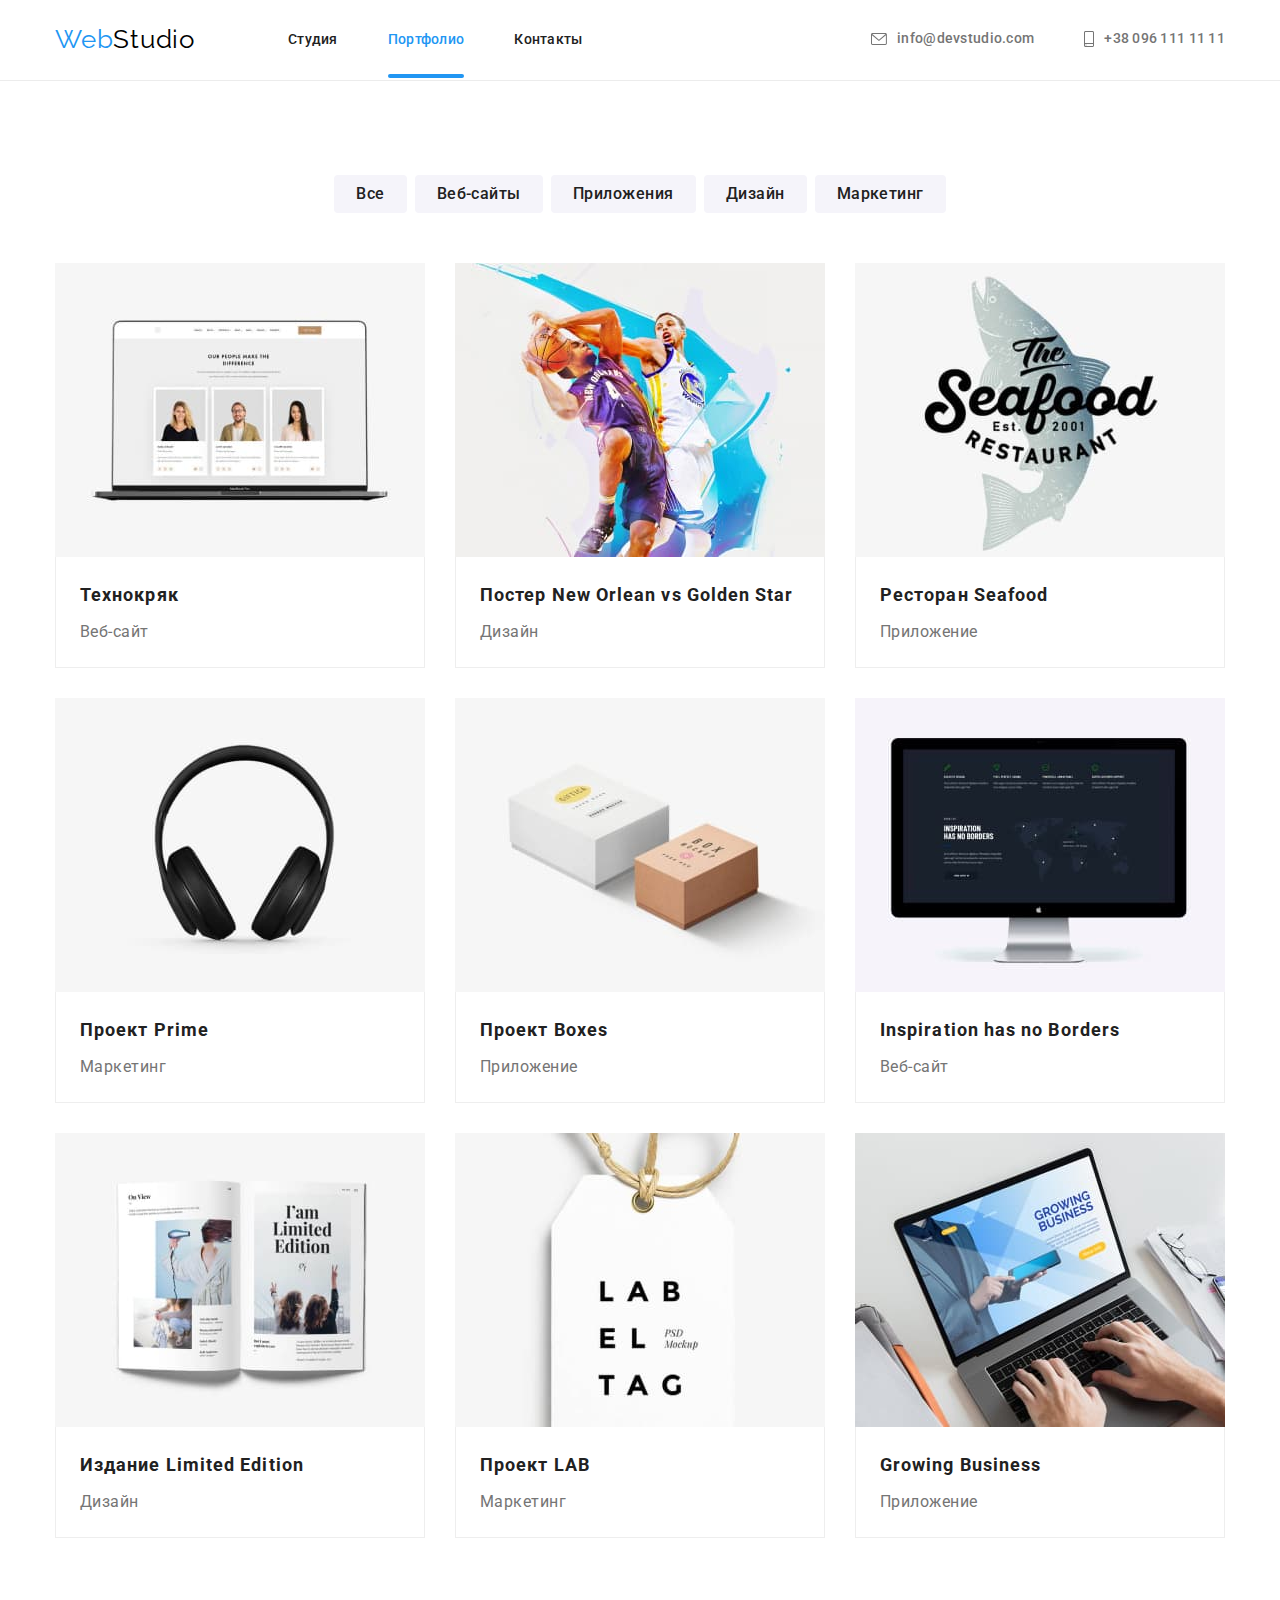
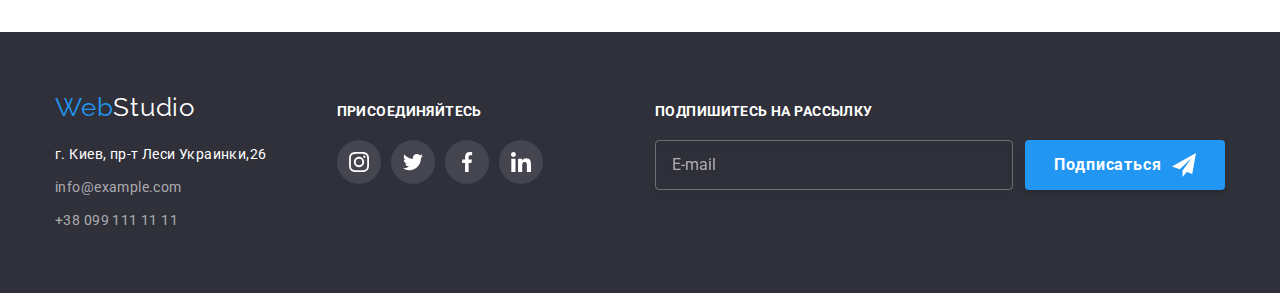
==== portfolio.html @ a83e45b6 "створив hw-07" ====
<!DOCTYPE html>
<html lang="ru">
    <head>
        <meta charset="UTF-8">
        <meta http-equiv="X-UA-Compatible" content="IE=edge">
        <meta name="viewport" content="width=device-width, initial-scale=1.0">
        <link rel="preconnect" href="https://fonts.googleapis.com">
        <link rel="preconnect" href="https://fonts.gstatic.com" crossorigin>
        <link href="https://fonts.googleapis.com/css2?family=Raleway:wght@700&family=Roboto:wght@400;500;700;900&display=swap"
            rel="stylesheet">
        <title>Document</title>
        <link rel="stylesheet" href="https://cdnjs.cloudflare.com/ajax/libs/modern-normalize/1.1.0/modern-normalize.min.css">
        <link rel="stylesheet" href="./css/styles.css">
    </head>
    <body>
        <!-- шапка сайта -->
        <header class="header">
            <div class="container">
                <a class="header-logo link" href="./index.html">
                    <span class="logo-web logo">Web</span><span class="logo-studio logo">Studio</span></a>
                <nav class="header-nav">
                    <ul class="header-list list">
                        <li class="header-item"><a href="./index.html" class="header-link link">Студия</a></li>
                        <li class="header-item"><a href="./portfolio.html" class="header-link link current">Портфолио</a></li>
                        <li class="header-item"><a href="" class="header-link link">Контакты</a></li>
                    </ul>
                </nav>
                <div class="header-connect">
                    <a href="mailto:info@devstudio.com" class="header-mail link">
                        <svg class="header-mail-icon" width="16" height="12">
                            <use href="./images/icons.svg#icon-envelope"></use>
                        </svg>
                        info@devstudio.com</a>
                    <a href="tel:+380961111111" class="header-tel link">
                        <svg class="header-tel-icon" width="10" height="16">
                            <use href="./images/icons.svg#icon-smartphone"></use>
                        </svg>
                        +38 096 111 11 11</a>
                </div>
            </div>
        </header>
        <main>
            <!-- список проектов -->
            <section class="projects">
                <div class="container">
                    <h2 class="visually-hidden">наши проекты</h2>
                    <ul class="projects-filters-list list">
                        <li class="projects-filters-item"><button class="projects-filters-btn" type="button">Все</button></li>
                        <li class="projects-filters-item"><button class="projects-filters-btn" type="button">Веб-сайты</button></li>
                        <li class="projects-filters-item"><button class="projects-filters-btn" type="button">Приложения</button></li>
                        <li class="projects-filters-item"><button class="projects-filters-btn" type="button">Дизайн</button></li>
                        <li class="projects-filters-item"><button class="projects-filters-btn" type="button">Маркетинг</button></li>
                    </ul>
                    <ul class="projects-works-list list">
                        <li class="projects-works-item">
                            <article class="card">
                                <div class="card-thumb">
                                    <img src="./images/project1.jpg" alt="карточки сотрудников" width="370">
                                    <p class="card-thumb-text">
                                        Ресурс предлагает комплексные предложения с разным уровнем функционала и сервисов. Все это позволит посетителю
                                        получить
                                        исчерпывающие сведения о компании или частном лице.
                                    </p>
                                </div>
                                <div class="card-content">
                                    <h3 class="projects-works-title">Технокряк</h3>
                                    <p class="projects-works-text">Веб-сайт</p>
                                </div>
                            </article>
                        </li>
                        <li class="projects-works-item">
                            <article class="card">
                                <div class="card-thumb">
                                    <img src="./images/project2.jpg" alt="баскетболисты" width="370">
                                    <p class="card-thumb-text">
                                        Ресурс предлагает комплексные предложения с разным уровнем функционала и сервисов. Все это позволит посетителю
                                        получить
                                        исчерпывающие сведения о компании или частном лице.
                                    </p>
                                </div>
                                <div class="card-content">
                                    <h3 class="projects-works-title">Постер New Orlean vs Golden Star</h3>
                                    <p class="projects-works-text">Дизайн</p>
                                </div>    
                            </article>
                        </li>
                        <li class="projects-works-item">
                            <article class="card">
                                <div class="card-thumb">
                                    <img src="./images/project3.jpg" alt="логотип ресторана" width="370">
                                    <p class="card-thumb-text">
                                        Ресурс предлагает комплексные предложения с разным уровнем функционала и сервисов. Все это позволит посетителю
                                        получить
                                        исчерпывающие сведения о компании или частном лице.
                                    </p>
                                </div>
                                <div class="card-content">
                                    <h3 class="projects-works-title">Ресторан Seafood</h3>
                                    <p class="projects-works-text">Приложение</p>
                                </div>    
                            </article>
                        </li>
                        <li class="projects-works-item">
                            <article class="card">
                                <div class="card-thumb">
                                    <img src="./images/project4.jpg" alt="наушники" width="370">
                                    <p class="card-thumb-text">
                                        Ресурс предлагает комплексные предложения с разным уровнем функционала и сервисов. Все это позволит посетителю
                                        получить
                                        исчерпывающие сведения о компании или частном лице.
                                    </p>
                                </div>
                                <div class="card-content">
                                    <h3 class="projects-works-title">Проект Prime</h3>
                                    <p class="projects-works-text">Маркетинг</p>
                                </div>    
                            </article>
                        </li>
                        <li class="projects-works-item">
                            <article class="card">
                                <div class="card-thumb">
                                    <img src="./images/project5.jpg" alt="две коробки" width="370">
                                    <p class="card-thumb-text">
                                        Ресурс предлагает комплексные предложения с разным уровнем функционала и сервисов. Все это позволит посетителю
                                        получить
                                        исчерпывающие сведения о компании или частном лице.
                                    </p>
                                </div>
                                <div class="card-content">
                                    <h3 class="projects-works-title">Проект Boxes</h3>
                                    <p class="projects-works-text">Приложение</p>
                                </div>    
                            </article>
                        </li>
                        <li class="projects-works-item">
                            <article class="card">
                                <div class="card-thumb">
                                    <img src="./images/project6.jpg" alt="компьютер с веб-страницей" width="370">
                                    <p class="card-thumb-text">
                                        Ресурс предлагает комплексные предложения с разным уровнем функционала и сервисов. Все это позволит посетителю
                                        получить
                                        исчерпывающие сведения о компании или частном лице.
                                    </p>
                                </div>
                                <div class="card-content">
                                    <h3 class="projects-works-title">Inspiration has no Borders</h3>
                                    <p class="projects-works-text">Веб-сайт</p>
                                </div>    
                            </article>
                        </li>
                        <li class="projects-works-item">
                            <article class="card">
                                <div class="card-thumb">
                                    <img src="./images/project7.jpg" alt="открытая книга" width="370">
                                    <p class="card-thumb-text">
                                        Ресурс предлагает комплексные предложения с разным уровнем функционала и сервисов. Все это позволит посетителю
                                        получить
                                        исчерпывающие сведения о компании или частном лице.
                                    </p>
                                </div>
                                <div class="card-content">
                                    <h3 class="projects-works-title">Издание Limited Edition</h3>
                                    <p class="projects-works-text">Дизайн</p>
                                </div>    
                            </article>
                        </li>
                        <li class="projects-works-item">
                            <article class="card">
                                <div class="card-thumb">
                                    <img src="./images/project8.jpg" alt="бирка с надписью" width="370">
                                    <p class="card-thumb-text">
                                        Ресурс предлагает комплексные предложения с разным уровнем функционала и сервисов. Все это позволит посетителю
                                        получить
                                        исчерпывающие сведения о компании или частном лице.
                                    </p>
                                </div>
                                <div class="card-content">
                                    <h3 class="projects-works-title">Проект LAB</h3>
                                    <p class="projects-works-text">Маркетинг</p>
                                </div>    
                            </article>
                        </li>
                        <li class="projects-works-item">
                            <article class="card">
                                <div class="card-thumb">
                                    <img src="./images/project9.jpg" alt="работа на ноутбуке" width="370">
                                    <p class="card-thumb-text">
                                        Ресурс предлагает комплексные предложения с разным уровнем функционала и сервисов. Все это позволит посетителю
                                        получить
                                        исчерпывающие сведения о компании или частном лице.
                                    </p>
                                </div>
                                <div class="card-content">
                                    <h3 class="projects-works-title">Growing Business</h3>
                                    <p class="projects-works-text">Приложение</p>
                                </div>
                            </article>
                        </li>
                    </ul>
                </div>
            </section>
        </main>

        <!-- секція footer -->
        <footer class="footer">
            <div class="container">
                <div>
                    <a class="footer-logo link" href="./index.html">
                        <span class="logo-web logo">Web</span><span class="footer-studio logo">Studio</span></a>
                    <address class="footer-adress">
                        <ul class="footer-list list">
                            <li class="footer-item">
                                <a class="footer-map link" href="https://goo.gl/maps/XYfjbrA8sJzKYdKr6">г. Киев, пр-т Леси
                                    Украинки,26</a>
                            </li>
                            <li class="footer-item">
                                <a class="footer-mail link" href="mailto:info@example.com">info@example.com</a>
                            </li>
                            <li class="footer-item">
                                <a class="footer-tel link" href="tel:+380991111111">+38 099 111 11 11</a>
                            </li>
                        </ul>
                    </address>
                </div>
                <div class="footer-soc">
                    <p class="footer-soc-title">присоединяйтесь</p>
                    <ul class="footer-soc-list list">
                        <li class="footer-soc-item">
                            <a href="" class="footer-soc-link link">
                                <svg class="footer-soc-icon" width="20" height="20">
                                    <use href="./images/icons.svg#icon-instagram"></use>
                                </svg>
                            </a>
                        </li>
                        <li class="footer-soc-item">
                            <a href="" class="footer-soc-link link">
                                <svg class="footer-soc-icon" width="20" height="20">
                                    <use href="./images/icons.svg#icon-twitter"></use>
                                </svg>
                            </a>
                        </li>
                        <li class="footer-soc-item">
                            <a href="" class="footer-soc-link link">
                                <svg class="footer-soc-icon" width="20" height="20">
                                    <use href="./images/icons.svg#icon-facebook"></use>
                                </svg>
                            </a>
                        </li>
                        <li class="footer-soc-item">
                            <a href="" class="footer-soc-link link">
                                <svg class="footer-soc-icon" width="20" height="20">
                                    <use href="./images/icons.svg#icon-linkedin"></use>
                                </svg>
                            </a>
                        </li>
                    </ul>
                </div>
        
                <div class="footer-subscription">
                    <p class="footer-form-title">Подпишитесь на рассылку</p>
                    <form class="footer-form">
                        <input class="footer-form-input" type="email" name="email" placeholder="E-mail">
                        <button type="submit" class="footer-form-btn">Подписаться
                            <svg class="footer-form-icon" width="24" height="24">
                                <use href="./images/icons.svg#icon-icon-send"></use>
                            </svg>
                        </button>
                    </form>
        
                </div>
            </div>
        </footer>
        
    </body>
</html>
---- css/styles.css ----
:root {
  --title-color: #212121;
  --first-btn-color: #FFFFFF;
  --second-btn-color: #212121;
  --accent-color: #2196F3;
  --logo-web-color: #2196F3;
  --logo-studio-color: #000000;
  --typical-padding-gap: 94px;
  --typical-margin-gap: 30px;
  --card-shadow: 0px 1px 3px rgba(0, 0, 0, 0.12),
  0px 1px 1px rgba(0, 0, 0, 0.14),
  0px 2px 1px rgba(0, 0, 0, 0.2);
  --projects-card-shadow: 0px 1px 1px rgba(0, 0, 0, 0.12),
  0px 4px 4px rgba(0, 0, 0, 0.06),
  1px 4px 6px rgba(0, 0, 0, 0.16);
  --filters-shadow:0px 3px 1px rgba(0, 0, 0, 0.1),
  0px 1px 2px rgba(0, 0, 0, 0.08),
  0px 2px 2px rgba(0, 0, 0, 0.12);
}
p, h1, h2, h3, h4, h5, h6 {
  margin: 0;
}
ul, ol {
  margin: 0;
  padding-left: 0;
}
img {
  display: block;
  max-width: 100%;
}
body {
  font-family: "Roboto", sans-serif;
  background-color: #FFFFFF;
  color: #757575;
}
.list {
  list-style: none;
}
.link {
  text-decoration: none;
}
.container {
  width: 1200px;
  padding-left: 15px;
  padding-right: 15px;
  margin: 0 auto;
  /* outline: 2px solid red; */
}
.logo {
  font-family: 'Raleway',sans-serif;
  font-size: 26px;
  line-height: 1.19;
  letter-spacing: 0.03em;
}
.title {
  font-size: 36px;
  line-height: 1.17;
  letter-spacing: 0.03em;
  color: var(--title-color);
}

.visually-hidden {
  position: absolute;
  white-space: nowrap;
  width: 1px;
  height: 1px;
  overflow: hidden;
  border: 0;
  padding: 0;
  clip: rect(0 0 0 0);
  clip-path: inset(50%);
  margin: -1px;
}

/* -----header----- */

.header {
  padding-top: 24px;
  padding-bottom: 25px;
  border-bottom: 1px solid #ECECEC;
}
.header .container {
  display: flex;
  align-items: center;
}
.header-logo {
  margin-right: 93px;
}
.logo-web {
    color: var(--logo-web-color);
}
.logo-studio {  
  color: var(--logo-studio-color);
}
.header-list {
  display: flex;
}

.header-link {
  position: relative;
  padding-bottom: 30px;
  font-weight: 500;
  font-size: 14px;
  line-height: 1.14;
  letter-spacing: 0.02em;
  color: #212121;
  transition: color 250ms cubic-bezier(0.4, 0, 0.2, 1);
}
.header-link:hover,
.header-link:focus {
  color: var(--accent-color);
}
.header-link.current {
  color: var(--accent-color);
}
.current::after {
  content: "";
  position: absolute;
  bottom: -1px;
  display: block;
  width: 100%;
  height: 4px;
  border-radius: 2px;
  background-color: var(--accent-color);
}

.header-item:not(:last-child) {
   margin-right: 50px;
}

.header-mail {
  font-weight: 500;
  font-size: 14px;
  line-height: 1.14;
  letter-spacing: 0.02em;
  color: #757575;
  display: flex;
  align-items: center;
  transition: color 250ms cubic-bezier(0.4, 0, 0.2, 1);
}
.header-mail:hover,
.header-mail:focus {
    color: var(--accent-color);
}

.header-mail-icon {
  fill: currentColor;
  margin-right: 10px;
}

.header-tel {
  font-weight: 500;
  font-size: 14px;
  line-height: 1.14;
  letter-spacing: 0.02em;
  color: #757575;
  margin-left: 50px;
  display: flex;
  align-items: center;
  transition: color 250ms cubic-bezier(0.4, 0, 0.2, 1);
}

.header-tel:hover,
.header-tel:focus {
  color: var(--accent-color);
}

.header-tel-icon {
  fill: currentColor;
  margin-right: 10px;
}

.header-connect {
  margin-left: auto;
  display: flex;
}

  /* -----hero----- */

.hero {
  background-color: #C4C4C4;
  max-width: 1600px;
  margin: 0 auto;
  background-image: linear-gradient(
    rgba(47, 48, 58, 0.4),
    rgba(47, 48, 58, 0.4)
  ),
  url(../images/hero-Img.jpg);
  background-repeat: no-repeat;
  background-size: cover;
  background-position: center;
  padding-top: 200px;
  padding-bottom: 200px;
}
.hero-title {
  font-weight: 900;
  font-size: 44px;
  line-height: 1.36;
  text-align: center;
  letter-spacing: 0.06em;
  text-transform: uppercase;
  color: #FFFFFF;
  max-width: 696px;
  margin: 0 auto 30px auto;  
}
.hero-btn {
  font-family: inherit;
  font-weight: 700;
  font-size: 16px;
  line-height: 1.88;
  color: var(--first-btn-color);
  background-color: #2196F3;
  box-shadow: 0px 4px 4px rgba(0, 0, 0, 0.15);
  border-radius: 4px;
  display: block;
  padding: 10px 32px;
  margin: 0 auto;
  transition: background-color 250ms cubic-bezier(0.4, 0, 0.2, 1);
}
  .hero-btn:hover,
  .hero-btn:focus {
  background-color: #188CE8;
  cursor: pointer;
  }
  

/* -----advantage----- */

.advantage {
  padding-top: var(--typical-padding-gap);
  padding-bottom: var(--typical-padding-gap);
}
.advantage-list {
  display: flex;
} 
.advantage-item:not(:last-child) {
  margin-right: var(--typical-margin-gap);
}
.advantage-item::before {
  display: block;
  content: "";
  height: 120px;
  background-color: #F5F4FA;
  border-radius: 4px;
  background-size: 70px;
  background-repeat: no-repeat;
  background-position: center;
  margin-bottom: 30px;
}
.antena::before {
  background-image: url(../images/icons/antenna.svg);
}
.clock::before {
  background-image: url(../images/icons/clock.svg);
}
.diagram::before {
  background-image: url(../images/icons/diagram.svg);
}
.astronaut::before {
  background-image: url(../images/icons/astronaut.svg);
}
.advantage-subtitle {
  font-size: 14px;
  line-height: 1.14;
  letter-spacing: 0.03em;
  text-transform: uppercase;
  color: var(--title-color);
  margin-bottom: 10px;
}
.advantage-text {
  font-size: 14px;
  line-height: 1.71;
  letter-spacing: 0.03em;
  width: 270px;
}

/* -----about----- */

.about-title {
  text-align: center;
  margin-bottom: 50px;
}
.about {
  padding-bottom: var(--typical-padding-gap);
}
.about-list {
  display: flex;
}
.about-item:not(:last-child) {
  margin-right: var(--typical-margin-gap);
}
.about-item {
  position: relative;
}
.label {
  width: 100%;
  height: 70px;
  background-color: rgba(47, 48, 58, 0.8);
  display: flex;
  justify-content: center;
  align-items: center;

  position: absolute;
  bottom: 0;
}
.label-text {
  font-size: 14px;
  line-height: 1.14;
  letter-spacing: 0.03em;
  text-transform: uppercase;
  color: #FFFFFF;
}

/* -----our team----- */

.team {
  background-color: #F5F4FA;
  padding-top: var(--typical-padding-gap);
  padding-bottom: var(--typical-padding-gap);
}
.team-title {
  text-align: center;
  margin-bottom: 50px;
}
.team-list {
  display: flex;
}
.team-item {
  background: #FFFFFF;
  box-shadow: var(--card-shadow);
  border-radius: 0px 0px 4px 4px;
}
.team-item:not(:last-child) {
  margin-right: var(--typical-margin-gap);
}
.team-subtitle {
  font-weight: 500;
  font-size: 16px;
  line-height: 1.19;
  letter-spacing: 0.03em;
  text-align: center;
  color: var(--title-color);
  margin-top: 30px;
  margin-bottom: 10px;
}
.team-text {
  font-size: 16px;
  line-height: 1.19;
  letter-spacing: 0.03em;
  text-align: center;
  margin-bottom: 16px;
}
.team-soc-list {
  display: flex;
  justify-content: center;
  padding-bottom: 30px;
}
.team-soc-item + .team-soc-item {
  margin-left: 10px;
}
.team-soc-link {
  width: 44px;
  height: 44px;
  background-color: #FFFFFF;
  border-radius: 50%;
  display: flex;
  align-items: center;
  justify-content: center;
  transition: background-color 250ms cubic-bezier(0.4, 0, 0.2, 1);
}
.team-soc-link:hover,
.team-soc-link:focus {
  background-color: var(--accent-color);
}
.team-soc-link:hover .team-soc-icon {
  fill: #FFFFFF;
}
.team-soc-link:focus .team-soc-icon {
  fill: #FFFFFF;
}
.team-soc-icon {
  fill: #AFB1B8;
  transition: fill 250ms cubic-bezier(0.4, 0, 0.2, 1);
}

/* section clients */

.clients {
  padding-top: var(--typical-padding-gap);
  padding-bottom: var(--typical-padding-gap);
}
.clients-title {
  text-align: center;
  margin-bottom: 50px;
}
.clients-list {
  display: flex;
  justify-content: center;
}
.clients-item + .clients-item {
  margin-left: var(--typical-margin-gap);
}
.clients-link {
  width: 170px;
  height: 92px;
  fill: #AFB1B8;
  border: 1px solid #AFB1B8;
  border-radius: 4px;
  display: flex;
  align-items: center;
  justify-content: center;
  transition: border-color 250ms cubic-bezier(0.4, 0, 0.2, 1);
}
.clients-icon {
  transition: fill 250ms cubic-bezier(0.4, 0, 0.2, 1);
}
.clients-link:hover,
.clients-link:focus {
  fill: var(--accent-color);
  border-color: var(--accent-color);
}

/* -----footer----- */

.footer {
  background-color: #2F303A;
  padding-top: 60px;
  padding-bottom: 60px;
}
.footer-logo {
  display: inline-block;
  margin-bottom: 20px;
}
.footer-studio {
  color: #FFFFFF;
}
.footer-item:not(:last-child) {
  margin-bottom: 9px;
}
.footer-map {
  font-style: normal;
  font-size: 14px;
  line-height: 1.71;
  letter-spacing: 0.03em;
  color: #FFFFFF;
  transition: color 250ms cubic-bezier(0.4, 0, 0.2, 1);
}
.footer-map:hover,
.footer-map:focus {
  color: var(--accent-color);
}
.footer-mail {
  font-style: normal;
  font-size: 14px;
  line-height: 1.71;
  letter-spacing: 0.03em;
  color: rgba(255, 255, 255, 0.6);
  transition: color 250ms cubic-bezier(0.4, 0, 0.2, 1);
}
.footer-mail:hover,
.footer-mail:focus {
  color: var(--accent-color);
}
.footer-tel {
  font-style: normal;
  font-size: 14px;
  line-height: 1.71;
  letter-spacing: 0.03em;
  color: rgba(255, 255, 255, 0.6);
  transition: color 250ms cubic-bezier(0.4, 0, 0.2, 1);
}
.footer-tel:hover,
.footer-tel:focus {
  color: var(--accent-color);
}

.footer > .container {
  display: flex;
  align-items: baseline;
}
.footer-soc {
  margin-left: 70px;
}
.footer-soc-title {
font-weight: 700;
font-size: 14px;
line-height: 1.14;
letter-spacing: 0.03em;
text-transform: uppercase;
color: #FFFFFF;
margin-bottom: 20px;
}

.footer-soc-list {
  display: flex;
  justify-content: center;
}
.footer-soc-item + .footer-soc-item {
  margin-left: 10px;
}
.footer-soc-link {
  width: 44px;
  height: 44px;
  background-color: rgba(255, 255, 255, 0.1);
  border-radius: 50%;
  display: flex;
  align-items: center;
  justify-content: center;
  transition: background-color 250ms cubic-bezier(0.4, 0, 0.2, 1);
}
.footer-soc-link:hover,
.footer-soc-link:focus {
  background-color: var(--accent-color);
}
.footer-soc-icon {
  fill: #FFFFFF;
}

.footer-subscription {
  margin-left: auto;
}
.footer-form-title {
  font-weight: 700;
  font-size: 14px;
  line-height: 1.14;
  letter-spacing: 0.03em;
  text-transform: uppercase;
  color: #FFFFFF;
  margin-bottom: 20px;
}
.footer-form {
  display: flex;
}

.footer-form-btn {
  font-family: inherit;
  font-style: normal;
  font-weight: 700;
  font-size: 16px;
  line-height: 1.88;
  letter-spacing: 0.06em;
  color: #FFFFFF;
  background: #2196F3;
  box-shadow: 0px 4px 4px rgba(0, 0, 0, 0.15);
  border-color: transparent;
  border-radius: 4px;
  width: 200px;
  height: 50px;
  margin-left: 12px;
  display: flex;
  align-items: center;
  justify-content: center;
}
.footer-form-icon {
  margin-left: 10px;
  fill: #FFFFFF;
}

.footer-form-input{
  width: 358px;
  height: 50px;
  border: 1px solid rgba(255, 255, 255, 0.3);
  filter: drop-shadow(0px 4px 4px rgba(0, 0, 0, 0.15));
  border-radius: 4px;
  padding-left: 16px;
  font-size: 16px;
  line-height: 1.25;
  background-color: transparent;
  color: #FFFFFF;
}
.footer-form-input::placeholder {
  color: rgba(255, 255, 255, 0.6);
}


/* -----projects----- */

.projects {
  padding-top: var(--typical-padding-gap);
  padding-bottom: var(--typical-padding-gap);
}
.projects-filters-list {
  margin-bottom: 50px;
  display: flex;
  justify-content: center;
}
.projects-filters-item:not(:last-child) {
margin-right: 8px;
}
.projects-filters-btn {
  font-family: inherit;
  font-weight: 500;
  font-size: 16px;
  line-height: 1.62; 
  letter-spacing: 0.03em;
  color: var(--second-btn-color);
  background-color: #F5F4FA;
  cursor: pointer;
  border:none;
  border-radius: 4px;
  padding: 6px 22px;
  transition: color 250ms cubic-bezier(0.4, 0, 0.2, 1),
    background-color 250ms cubic-bezier(0.4, 0, 0.2, 1),
    box-shadow 250ms cubic-bezier(0.4, 0, 0.2, 1);
}
.projects-filters-btn:hover,
.projects-filters-btn:focus {
  color: #FFFFFF;
  background-color: #2196F3;
  box-shadow: var(--filters-shadow);
}
.projects-works-list {
  display: flex;
  flex-wrap: wrap;
  margin-left: calc(-1 * var(--typical-margin-gap));
  margin-top: calc(-1 * var(--typical-margin-gap));
}
.projects-works-item {
  flex-basis: calc(100% / 3 - var(--typical-margin-gap));
  margin-left: var(--typical-margin-gap);
  margin-top: var(--typical-margin-gap);
  cursor: pointer;
  transition: box-shadow 250ms cubic-bezier(0.4, 0, 0.2, 1);
}
.projects-works-item:hover,
.projects-works-item:focus {
  box-shadow: var(--projects-card-shadow)
}

.projects-works-title {
  font-size: 18px;
  line-height: 2.00;
  letter-spacing: 0.06em;
  color: var(--title-color);
  margin-bottom: 4px;
}
.projects-works-text {
  font-size: 16px;
  line-height: 1.88;
  letter-spacing: 0.03em;
  }
.card-content {
  padding: 20px 24px;
  border-right: 1px solid #EEEEEE;
  border-bottom: 1px solid #EEEEEE;
  border-left: 1px solid #EEEEEE;
}
.card-thumb-text {
  font-size: 18px;
  line-height: 1.56;
  letter-spacing: 0.03em;
  color: #FFFFFF;
  padding: 63px 24px;
  display: inline-block;
  position: absolute;
  top: 0;
  left: 0;
  width: 100%;
  height: 100%;
  background-color: rgba(33, 150, 243, 0.9);;
  transform: translateY(100%);
  transition: transform 250ms cubic-bezier(0.4, 0, 0.2, 1);

}
.card-thumb {
  position: relative;
  overflow: hidden;
}
.projects-works-item:hover .card-thumb-text {
  transform: translateY(0);
}
/* ----- backdrop ----- */
.backdrop {
  position: fixed;
  top: 0;
  width: 100%;
  height: 100%;
  background-color: rgba(0, 0, 0, 0.2);
  transition: opacity 250ms,visibility 250ms;
}
.modal {
  position: absolute;
  top: 50%;
  left: 50%;
  transform: translate(-50%, -50%) scale(1);
  width: 528px;
  min-height: 581px;
  background-color: #ffffff;
  border-radius: 4px;
  box-shadow: 0px 1px 3px rgba(0, 0, 0, 0.12),
  0px 1px 1px rgba(0, 0, 0, 0.14),
  0px 2px 1px rgba(0, 0, 0, 0.2);
  transition: transform 250ms;
  transform-origin: top left;
  padding: 40px;
}
.modal-close {
  position: absolute;
  top: 8px;
  right: 8px;
  width: 30px;
  height: 30px;
  border: 1px solid rgba(0, 0, 0, 0.1);
  border-radius: 50%;
  background-color: #FFFFFF;
  padding: 0px;
  display: flex;
  align-items: center;
  justify-content: center;
  outline: transparent;
  transition: border-color 250ms cubic-bezier(0.4, 0, 0.2, 1);
}
.modal-close:focus {
  border-color: var(--accent-color);
}
.modal-close:hover {
  cursor: pointer;
}
.is-hidden {
  opacity: 0;
  pointer-events: none;
  visibility: hidden;
}
.backdrop-icon {
  width: 18px;
  height: 18px;
  fill: #000000;
  transition: fill 250ms cubic-bezier(0.4, 0, 0.2, 1);
}
.modal-close:hover .backdrop-icon {
  fill: var(--accent-color);
}
.modal-close:focus .backdrop-icon {
  fill: var(--accent-color);
}

.backdrop.is-hidden .modal {
  transform: scale(0.3);
}

.modal-title {
  font-weight: 700;
  font-size: 20px;
  line-height: 1.15;
  text-align: center;
  letter-spacing: 0.03em;
  color: #212121;
  margin-bottom: 12px;
}

.form-field {
  margin-bottom: 10px;
}
.modal-label {
  font-weight: 400;
  font-size: 12px;
  line-height: 1.17;
  letter-spacing: 0.01em;
  color: #757575;
  display: inline-block;
  margin-bottom: 4px;
}
.modal-input {
  height: 40px;
  width: 100%;
  padding-left: 42px;
  background-color: transparent;
  border: 1px solid rgba(33, 33, 33, 0.2);
  border-radius: 4px;
  outline: transparent;
  font-size: 14px;
  font-weight: 400;
  line-height: 1.14;
  letter-spacing: 0.01em;
  color: #333333;
  transition: border-color 250ms cubic-bezier(0.4, 0, 0.2, 1);
}
.input-wrap {
  position: relative;
}

.modal-input:focus {
  border-color: var(--accent-color);
}
.modal-input:hover {
  border-color: var(--accent-color);
  cursor: pointer;
}

.modal-input:focus + .input-icon {
  fill: var(--accent-color);
}
.modal-input:hover + .input-icon {
  fill: var(--accent-color);
}

.input-icon {
  width: 18px;
  height: 18px;
  fill: #212121;
  position: absolute;
  top: 50%;
  left: 12px;
  transform: translateY(-50%);
  transition: fill 250ms cubic-bezier(0.4, 0, 0.2, 1);
}
.modal-text {
  width: 100%;
  height: 120px;
  background-color: transparent;
  padding: 12px 16px;
  resize: none;
  font-size: 14px;
  font-weight: 400;
  line-height: 1.14;
  letter-spacing: 0.01em;
  color: #333333;
  border: 1px solid rgba(33, 33, 33, 0.2);
  border-radius: 4px;
  outline: transparent;
  transition: border-color 250ms cubic-bezier(0.4, 0, 0.2, 1);
}
.modal-text:focus {
  border-color: var(--accent-color);
}

.modal-text:hover {
  border-color: var(--accent-color);
  cursor: pointer;
}
.modal-text::placeholder {
  font-weight: 400;
  font-size: 14px;
  line-height: 1.14;
  letter-spacing: 0.01em; 
  color: rgba(117, 117, 117, 0.5);
}
.form-field-text {
  margin-bottom: 20px;
}

.modal-check-text {
  font-weight: 400;
  font-size: 14px;
  line-height: 1.71;
  letter-spacing: 0.03em;
  color: #757575;
  display: flex;
  align-items: center;

}

.modal-check-text span {
  width: 16px;
  height: 15px;
  border: 2px solid #212121;
  border-radius: 2px;
  margin-right: 7px;
  display: flex;
  align-items: center;
  justify-content: center;
  transition: border-color 250ms cubic-bezier(0.4, 0, 0.2, 1);
}
.check-icon {
  fill: transparent;
}
.modal-check:focus+.modal-check-text span {
  border-color: var(--accent-color);
}
.modal-check:hover+.modal-check-text span {
  border-color: var(--accent-color);
}

.modal-check:checked+.modal-check-text span {
  background-color: var(--accent-color);
  border: none;
}

.modal-check:checked+.modal-check-text .check-icon {
  fill: #ffffff;
}

.form-link {
  color: #2196F3;
  margin-left: 5px;
  text-decoration: underline;
  transition: color 250ms cubic-bezier(0.4, 0, 0.2, 1);
}
.form-link:hover,
.form-link:focus {
  outline: transparent;
  color: #0d72c4;
}
.form-field-check {
    display: flex;
    justify-content: center;
    align-items: center;
  margin-bottom: 30px;
}

.modal-btn {
  font-style: normal;
  font-weight: 700;
  font-size: 16px;
  line-height: 1.88;
  margin: 0 auto;
  display: flex;
  justify-content: center;
  align-items: center;
  width: 200px;
  height: 50px;
  letter-spacing: 0.06em;
  
  color: var(--first-btn-color);
  background-color: #2196F3;
  box-shadow: 0px 4px 4px rgba(0, 0, 0, 0.15);
  border-radius: 4px;
  border-color: transparent;
  transition: background-color 250ms cubic-bezier(0.4, 0, 0.2, 1);
  outline: transparent;
}
  .modal-btn:hover,
  .modal-btn:focus {
    background-color: #188CE8;
    cursor: pointer;
  }
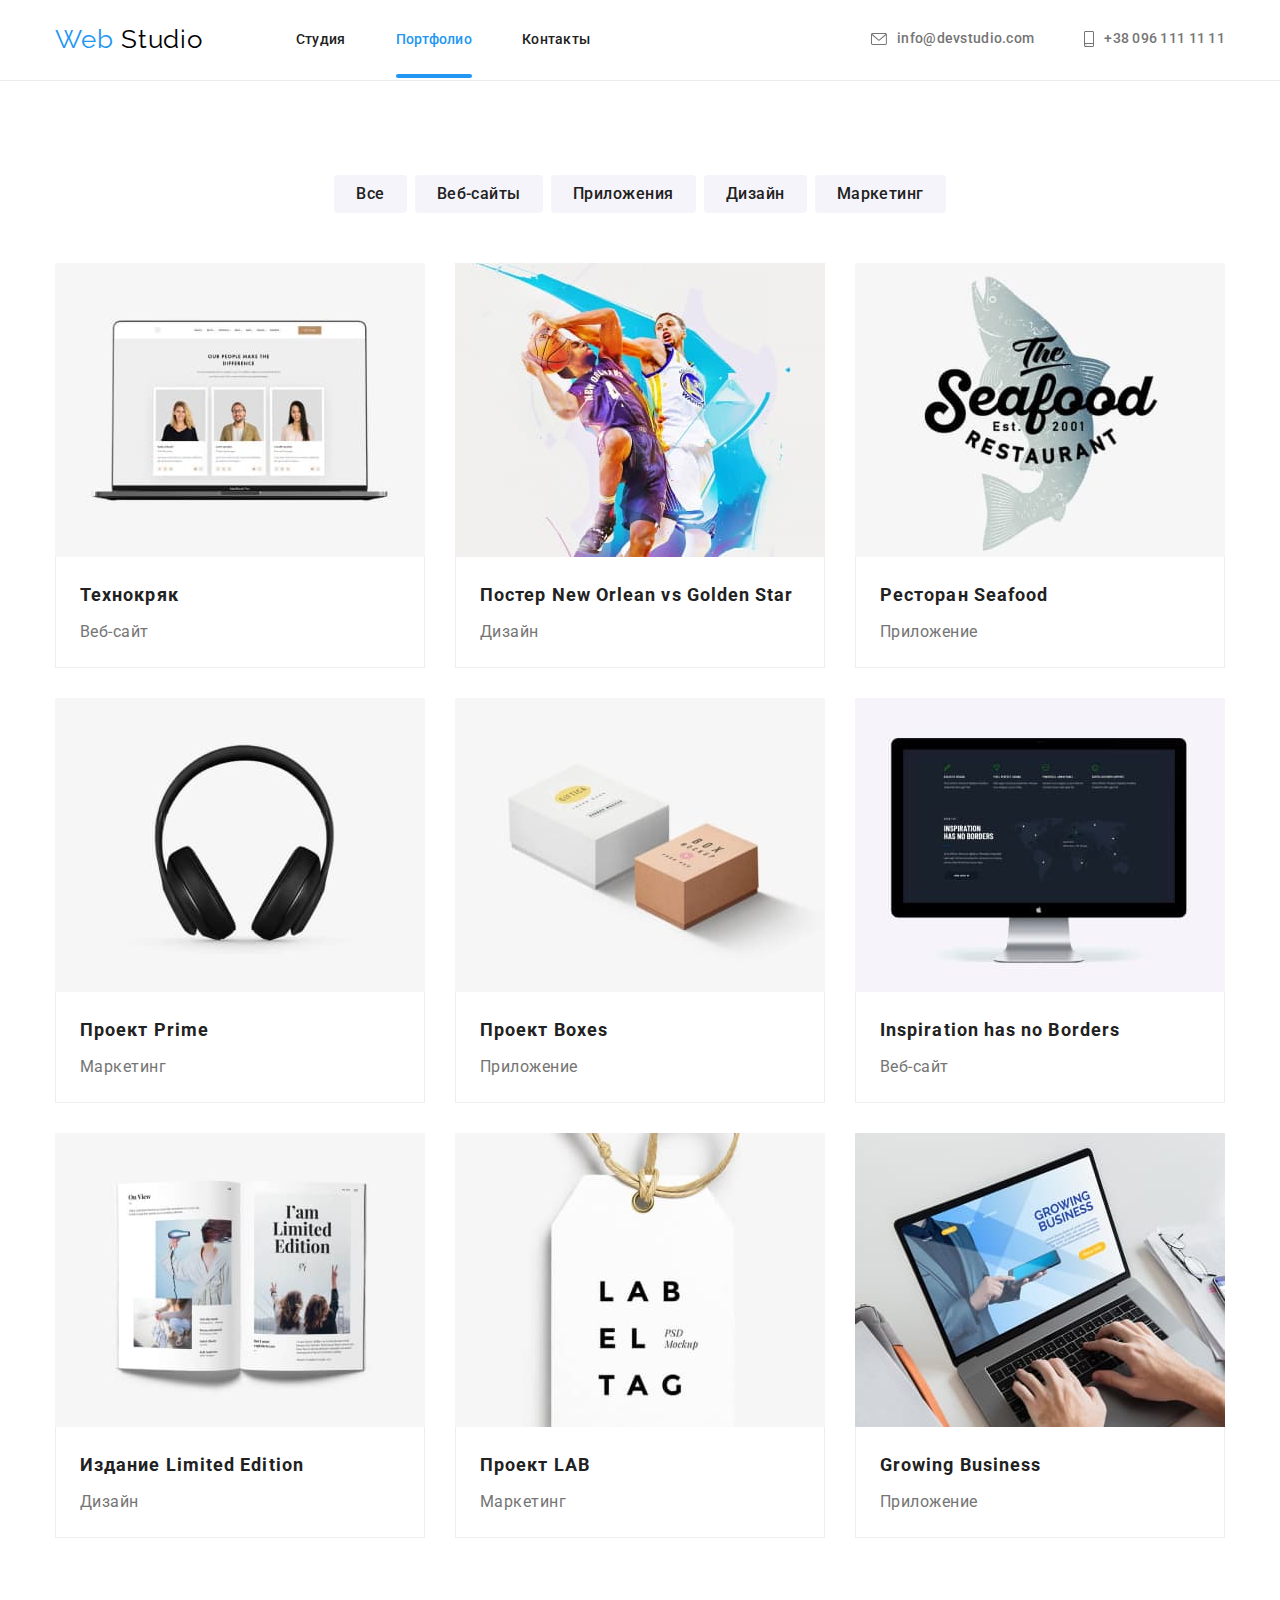
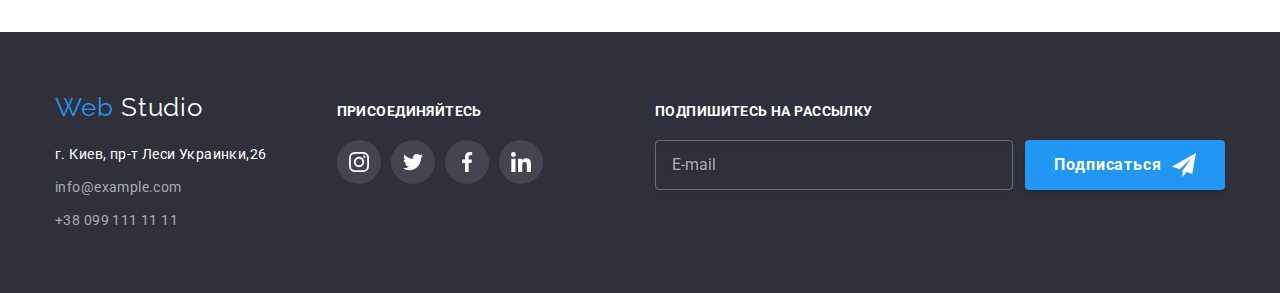
==== commit 3bb4b771: "зробив першу сторінку БЕМ" ====
--- a/portfolio.html
+++ b/portfolio.html
@@ -15,24 +15,26 @@
     <body>
         <!-- шапка сайта -->
         <header class="header">
-            <div class="container">
-                <a class="header-logo link" href="./index.html">
-                    <span class="logo-web logo">Web</span><span class="logo-studio logo">Studio</span></a>
-                <nav class="header-nav">
-                    <ul class="header-list list">
-                        <li class="header-item"><a href="./index.html" class="header-link link">Студия</a></li>
-                        <li class="header-item"><a href="./portfolio.html" class="header-link link current">Портфолио</a></li>
-                        <li class="header-item"><a href="" class="header-link link">Контакты</a></li>
+            <div class="container header__container">
+                <a class="header__logo logo link" href="./index.html">
+                    <span class="logo__web">Web</span>
+                    <span class="logo__studio--dark">Studio</span></a>
+                <nav class="navigation">
+                    <ul class="menu-list list">
+                        <li class="menu-list__item"><a href="./index.html"
+                                class="menu-list__link link">Студия</a></li>
+                        <li class="menu-list__item"><a href="./portfolio.html" class="menu-list__link link menu-list__current">Портфолио</a></li>
+                        <li class="menu-list__item"><a href="" class="menu-list__link link">Контакты</a></li>
                     </ul>
                 </nav>
-                <div class="header-connect">
-                    <a href="mailto:info@devstudio.com" class="header-mail link">
-                        <svg class="header-mail-icon" width="16" height="12">
+                <div class="connect">
+                    <a href="mailto:info@devstudio.com" class="connect__link link">
+                        <svg class="connect__icon" width="16" height="12">
                             <use href="./images/icons.svg#icon-envelope"></use>
                         </svg>
                         info@devstudio.com</a>
-                    <a href="tel:+380961111111" class="header-tel link">
-                        <svg class="header-tel-icon" width="10" height="16">
+                    <a href="tel:+380961111111" class="connect__link link">
+                        <svg class="connect__icon" width="10" height="16">
                             <use href="./images/icons.svg#icon-smartphone"></use>
                         </svg>
                         +38 096 111 11 11</a>
@@ -203,52 +205,53 @@
 
         <!-- секція footer -->
         <footer class="footer">
-            <div class="container">
-                <div>
-                    <a class="footer-logo link" href="./index.html">
-                        <span class="logo-web logo">Web</span><span class="footer-studio logo">Studio</span></a>
-                    <address class="footer-adress">
-                        <ul class="footer-list list">
-                            <li class="footer-item">
-                                <a class="footer-map link" href="https://goo.gl/maps/XYfjbrA8sJzKYdKr6">г. Киев, пр-т Леси
-                                    Украинки,26</a>
+            <div class="container footer__container">
+                <div class="footer-contacts">
+                    <a class="footer__logo logo link" href="./index.html">
+                        <span class="logo__web">Web</span>
+                        <span class="logo__studio--light">Studio</span></a>
+                    <address class="adress">
+                        <ul class="adress-list list">
+                            <li class="adress-list__item">
+                                <a class="adress-list__link adress-list__link--map link"
+                                    href="https://goo.gl/maps/XYfjbrA8sJzKYdKr6">г. Киев, пр-т Леси Украинки,26</a>
                             </li>
-                            <li class="footer-item">
-                                <a class="footer-mail link" href="mailto:info@example.com">info@example.com</a>
+                            <li class="adress-list__item">
+                                <a class="adress-list__link link" href="mailto:info@example.com">info@example.com</a>
                             </li>
-                            <li class="footer-item">
-                                <a class="footer-tel link" href="tel:+380991111111">+38 099 111 11 11</a>
+                            <li class="adress-list__item">
+                                <a class="adress-list__link link" href="tel:+380991111111">+38 099 111 11 11</a>
                             </li>
                         </ul>
                     </address>
                 </div>
                 <div class="footer-soc">
-                    <p class="footer-soc-title">присоединяйтесь</p>
-                    <ul class="footer-soc-list list">
-                        <li class="footer-soc-item">
-                            <a href="" class="footer-soc-link link">
-                                <svg class="footer-soc-icon" width="20" height="20">
+                    <h3 class="footer-soc__subtitle subtitle">присоединяйтесь</h3>
+                    <ul class="soc-list list">
+                        <li class="soc-list__item">
+                            <a href="" class="soc-list__link soc-list__link--footer link">
+                                <svg class="soc-list__icon soc-list__icon--footer" width="20" height="20">
                                     <use href="./images/icons.svg#icon-instagram"></use>
                                 </svg>
                             </a>
                         </li>
-                        <li class="footer-soc-item">
-                            <a href="" class="footer-soc-link link">
-                                <svg class="footer-soc-icon" width="20" height="20">
+                        <li class="soc-list__item">
+                            <a href="" class="soc-list__link soc-list__link--footer link">
+                                <svg class="soc-list__icon soc-list__icon--footer" width="20" height="20">
                                     <use href="./images/icons.svg#icon-twitter"></use>
                                 </svg>
                             </a>
                         </li>
-                        <li class="footer-soc-item">
-                            <a href="" class="footer-soc-link link">
-                                <svg class="footer-soc-icon" width="20" height="20">
+                        <li class="soc-list__item">
+                            <a href="" class="soc-list__link soc-list__link--footer link">
+                                <svg class="soc-list__icon soc-list__icon--footer" width="20" height="20">
                                     <use href="./images/icons.svg#icon-facebook"></use>
                                 </svg>
                             </a>
                         </li>
-                        <li class="footer-soc-item">
-                            <a href="" class="footer-soc-link link">
-                                <svg class="footer-soc-icon" width="20" height="20">
+                        <li class="soc-list__item">
+                            <a href="" class="soc-list__link soc-list__link--footer link">
+                                <svg class="soc-list__icon soc-list__icon--footer" width="20" height="20">
                                     <use href="./images/icons.svg#icon-linkedin"></use>
                                 </svg>
                             </a>
@@ -256,17 +259,16 @@
                     </ul>
                 </div>
         
-                <div class="footer-subscription">
-                    <p class="footer-form-title">Подпишитесь на рассылку</p>
-                    <form class="footer-form">
-                        <input class="footer-form-input" type="email" name="email" placeholder="E-mail">
-                        <button type="submit" class="footer-form-btn">Подписаться
-                            <svg class="footer-form-icon" width="24" height="24">
+                <div class="subscription">
+                    <h3 class="subscription__subtitle subtitle">Подпишитесь на рассылку</h3>
+                    <form class="form">
+                        <input class="form__input" type="email" name="email" placeholder="E-mail">
+                        <button type="submit" class="form__btn btn">Подписаться
+                            <svg class="form__icon" width="24" height="24">
                                 <use href="./images/icons.svg#icon-icon-send"></use>
                             </svg>
                         </button>
                     </form>
-        
                 </div>
             </div>
         </footer>
--- a/css/styles.css
+++ b/css/styles.css
@@ -58,6 +58,31 @@
   letter-spacing: 0.03em;
   color: var(--title-color);
 }
+.subtitle {
+  font-weight: 700;
+  font-size: 14px;
+  line-height: 1.14;
+  letter-spacing: 0.03em;
+  text-transform: uppercase;
+}
+.btn {
+  font-family: inherit;
+  font-style: normal;
+  font-weight: 700;
+  font-size: 16px;
+  line-height: 1.88;
+  letter-spacing: 0.06em;
+  color: var(--first-btn-color);
+  background: #2196F3;
+  box-shadow: 0px 4px 4px rgba(0, 0, 0, 0.15);
+  border-color: transparent;
+  border-radius: 4px;
+  width: 200px;
+  height: 50px;
+  display: flex;
+  align-items: center;
+  justify-content: center;
+}
 
 .visually-hidden {
   position: absolute;
@@ -72,31 +97,32 @@
   margin: -1px;
 }
 
-/* -----header----- */
+/* -----HEADER----- */
 
 .header {
   padding-top: 24px;
   padding-bottom: 25px;
   border-bottom: 1px solid #ECECEC;
 }
-.header .container {
-  display: flex;
-  align-items: center;
-}
-.header-logo {
+.header__container {
+  display: flex;
+  align-items: center;
+}
+
+.header__logo {
   margin-right: 93px;
 }
-.logo-web {
+.logo__web {
     color: var(--logo-web-color);
 }
-.logo-studio {  
+.logo__studio--dark {  
   color: var(--logo-studio-color);
 }
-.header-list {
-  display: flex;
-}
-
-.header-link {
+
+.menu-list {
+  display: flex;
+}
+.menu-list__link {
   position: relative;
   padding-bottom: 30px;
   font-weight: 500;
@@ -106,14 +132,14 @@
   color: #212121;
   transition: color 250ms cubic-bezier(0.4, 0, 0.2, 1);
 }
-.header-link:hover,
-.header-link:focus {
+.menu-list__link:hover,
+.menu-list__link:focus {
   color: var(--accent-color);
 }
-.header-link.current {
+.menu-list__current {
   color: var(--accent-color);
 }
-.current::after {
+.menu-list__current::after {
   content: "";
   position: absolute;
   bottom: -1px;
@@ -123,12 +149,15 @@
   border-radius: 2px;
   background-color: var(--accent-color);
 }
-
-.header-item:not(:last-child) {
+.menu-list__item:not(:last-child) {
    margin-right: 50px;
 }
 
-.header-mail {
+.connect {
+  margin-left: auto;
+  display: flex;
+}
+.connect__link {
   font-weight: 500;
   font-size: 14px;
   line-height: 1.14;
@@ -138,44 +167,20 @@
   align-items: center;
   transition: color 250ms cubic-bezier(0.4, 0, 0.2, 1);
 }
-.header-mail:hover,
-.header-mail:focus {
+.connect__link:hover,
+.connect__link:focus {
     color: var(--accent-color);
 }
-
-.header-mail-icon {
+.connect__link:not(:first-child) {
+  margin-left: 50px;
+}
+.connect__icon {
   fill: currentColor;
   margin-right: 10px;
 }
 
-.header-tel {
-  font-weight: 500;
-  font-size: 14px;
-  line-height: 1.14;
-  letter-spacing: 0.02em;
-  color: #757575;
-  margin-left: 50px;
-  display: flex;
-  align-items: center;
-  transition: color 250ms cubic-bezier(0.4, 0, 0.2, 1);
-}
-
-.header-tel:hover,
-.header-tel:focus {
-  color: var(--accent-color);
-}
-
-.header-tel-icon {
-  fill: currentColor;
-  margin-right: 10px;
-}
-
-.header-connect {
-  margin-left: auto;
-  display: flex;
-}
-
-  /* -----hero----- */
+
+  /* -----HERO----- */
 
 .hero {
   background-color: #C4C4C4;
@@ -192,7 +197,7 @@
   padding-top: 200px;
   padding-bottom: 200px;
 }
-.hero-title {
+.hero__title {
   font-weight: 900;
   font-size: 44px;
   line-height: 1.36;
@@ -203,40 +208,29 @@
   max-width: 696px;
   margin: 0 auto 30px auto;  
 }
-.hero-btn {
-  font-family: inherit;
-  font-weight: 700;
-  font-size: 16px;
-  line-height: 1.88;
-  color: var(--first-btn-color);
-  background-color: #2196F3;
-  box-shadow: 0px 4px 4px rgba(0, 0, 0, 0.15);
-  border-radius: 4px;
-  display: block;
-  padding: 10px 32px;
+.hero__btn {
   margin: 0 auto;
   transition: background-color 250ms cubic-bezier(0.4, 0, 0.2, 1);
 }
-  .hero-btn:hover,
-  .hero-btn:focus {
+  .hero__btn:hover,
+  .hero__btn:focus {
   background-color: #188CE8;
   cursor: pointer;
   }
   
-
-/* -----advantage----- */
+/* -----ADVANTAGE----- */
 
 .advantage {
   padding-top: var(--typical-padding-gap);
   padding-bottom: var(--typical-padding-gap);
 }
-.advantage-list {
+.advantage__list {
   display: flex;
 } 
-.advantage-item:not(:last-child) {
+.advantage__item:not(:last-child) {
   margin-right: var(--typical-margin-gap);
 }
-.advantage-item::before {
+.advantage__item::before {
   display: block;
   content: "";
   height: 120px;
@@ -259,37 +253,33 @@
 .astronaut::before {
   background-image: url(../images/icons/astronaut.svg);
 }
-.advantage-subtitle {
-  font-size: 14px;
-  line-height: 1.14;
-  letter-spacing: 0.03em;
-  text-transform: uppercase;
+.advantage__subtitle {
   color: var(--title-color);
   margin-bottom: 10px;
 }
-.advantage-text {
+.advantage__text {
   font-size: 14px;
   line-height: 1.71;
   letter-spacing: 0.03em;
   width: 270px;
 }
 
-/* -----about----- */
-
-.about-title {
+/* ----- ABOUT ----- */
+
+.about__title {
   text-align: center;
   margin-bottom: 50px;
 }
 .about {
   padding-bottom: var(--typical-padding-gap);
 }
-.about-list {
-  display: flex;
-}
-.about-item:not(:last-child) {
+.about__list {
+  display: flex;
+}
+.about__item:not(:last-child) {
   margin-right: var(--typical-margin-gap);
 }
-.about-item {
+.about__item {
   position: relative;
 }
 .label {
@@ -303,37 +293,33 @@
   position: absolute;
   bottom: 0;
 }
-.label-text {
-  font-size: 14px;
-  line-height: 1.14;
-  letter-spacing: 0.03em;
-  text-transform: uppercase;
+.label__subtitle {
   color: #FFFFFF;
 }
 
-/* -----our team----- */
+/* ----- OUR TEAM ----- */
 
 .team {
   background-color: #F5F4FA;
   padding-top: var(--typical-padding-gap);
   padding-bottom: var(--typical-padding-gap);
 }
-.team-title {
+.team__title {
   text-align: center;
   margin-bottom: 50px;
 }
-.team-list {
-  display: flex;
-}
-.team-item {
+.team-cards {
+  display: flex;
+}
+.team-cards__item {
   background: #FFFFFF;
   box-shadow: var(--card-shadow);
   border-radius: 0px 0px 4px 4px;
 }
-.team-item:not(:last-child) {
+.team-cards__item:not(:last-child) {
   margin-right: var(--typical-margin-gap);
 }
-.team-subtitle {
+.team-cards__subtitle {
   font-weight: 500;
   font-size: 16px;
   line-height: 1.19;
@@ -343,22 +329,26 @@
   margin-top: 30px;
   margin-bottom: 10px;
 }
-.team-text {
+.team-cards__text {
   font-size: 16px;
   line-height: 1.19;
   letter-spacing: 0.03em;
   text-align: center;
   margin-bottom: 16px;
 }
-.team-soc-list {
-  display: flex;
-  justify-content: center;
+
+.soc-list {
+  display: flex;
+  justify-content: center;
+}
+
+.soc-list--team {
   padding-bottom: 30px;
 }
-.team-soc-item + .team-soc-item {
+.soc-list__item + .soc-list__item {
   margin-left: 10px;
 }
-.team-soc-link {
+.soc-list__link {
   width: 44px;
   height: 44px;
   background-color: #FFFFFF;
@@ -368,39 +358,40 @@
   justify-content: center;
   transition: background-color 250ms cubic-bezier(0.4, 0, 0.2, 1);
 }
-.team-soc-link:hover,
-.team-soc-link:focus {
+.soc-list__link:hover,
+.soc-list__link:focus {
   background-color: var(--accent-color);
 }
-.team-soc-link:hover .team-soc-icon {
+.soc-list__link:hover .soc-list__icon {
   fill: #FFFFFF;
 }
-.team-soc-link:focus .team-soc-icon {
+.soc-list__link:focus .soc-list__icon {
   fill: #FFFFFF;
 }
-.team-soc-icon {
+
+.soc-list__icon {
   fill: #AFB1B8;
   transition: fill 250ms cubic-bezier(0.4, 0, 0.2, 1);
 }
 
-/* section clients */
+/*------ SECTION CLIENTS ------*/
 
 .clients {
   padding-top: var(--typical-padding-gap);
   padding-bottom: var(--typical-padding-gap);
 }
-.clients-title {
+.clients__title {
   text-align: center;
   margin-bottom: 50px;
 }
-.clients-list {
-  display: flex;
-  justify-content: center;
-}
-.clients-item + .clients-item {
+.clients__list {
+  display: flex;
+  justify-content: center;
+}
+.clients__item + .clients__item {
   margin-left: var(--typical-margin-gap);
 }
-.clients-link {
+.clients__link {
   width: 170px;
   height: 92px;
   fill: #AFB1B8;
@@ -411,152 +402,86 @@
   justify-content: center;
   transition: border-color 250ms cubic-bezier(0.4, 0, 0.2, 1);
 }
-.clients-icon {
+.clients__icon {
   transition: fill 250ms cubic-bezier(0.4, 0, 0.2, 1);
 }
-.clients-link:hover,
-.clients-link:focus {
+.clients__link:hover,
+.clients__link:focus {
   fill: var(--accent-color);
   border-color: var(--accent-color);
 }
 
-/* -----footer----- */
+
+/* ----- FOOTER ----- */
 
 .footer {
   background-color: #2F303A;
   padding-top: 60px;
   padding-bottom: 60px;
 }
-.footer-logo {
+.footer__container {
+  display: flex;
+  align-items: baseline;
+}
+
+.footer__logo {
   display: inline-block;
   margin-bottom: 20px;
 }
-.footer-studio {
+.logo__studio--light {
   color: #FFFFFF;
 }
-.footer-item:not(:last-child) {
+
+.adress-list__item:not(:last-child) {
   margin-bottom: 9px;
 }
-.footer-map {
+.adress-list__link {
   font-style: normal;
   font-size: 14px;
   line-height: 1.71;
   letter-spacing: 0.03em;
-  color: #FFFFFF;
-  transition: color 250ms cubic-bezier(0.4, 0, 0.2, 1);
-}
-.footer-map:hover,
-.footer-map:focus {
-  color: var(--accent-color);
-}
-.footer-mail {
-  font-style: normal;
-  font-size: 14px;
-  line-height: 1.71;
-  letter-spacing: 0.03em;
   color: rgba(255, 255, 255, 0.6);
   transition: color 250ms cubic-bezier(0.4, 0, 0.2, 1);
 }
-.footer-mail:hover,
-.footer-mail:focus {
+.adress-list__link--map {
+  color: #FFFFFF;
+}
+.adress-list__link:hover,
+.adress-list__link:focus {
   color: var(--accent-color);
 }
-.footer-tel {
-  font-style: normal;
-  font-size: 14px;
-  line-height: 1.71;
-  letter-spacing: 0.03em;
-  color: rgba(255, 255, 255, 0.6);
-  transition: color 250ms cubic-bezier(0.4, 0, 0.2, 1);
-}
-.footer-tel:hover,
-.footer-tel:focus {
-  color: var(--accent-color);
-}
-
-.footer > .container {
-  display: flex;
-  align-items: baseline;
-}
+
 .footer-soc {
   margin-left: 70px;
 }
-.footer-soc-title {
-font-weight: 700;
-font-size: 14px;
-line-height: 1.14;
-letter-spacing: 0.03em;
-text-transform: uppercase;
+.footer-soc__subtitle {
 color: #FFFFFF;
 margin-bottom: 20px;
 }
 
-.footer-soc-list {
-  display: flex;
-  justify-content: center;
-}
-.footer-soc-item + .footer-soc-item {
-  margin-left: 10px;
-}
-.footer-soc-link {
-  width: 44px;
-  height: 44px;
+.soc-list {
+  display: flex;
+  justify-content: center;
+}
+.soc-list__link--footer {
   background-color: rgba(255, 255, 255, 0.1);
-  border-radius: 50%;
-  display: flex;
-  align-items: center;
-  justify-content: center;
-  transition: background-color 250ms cubic-bezier(0.4, 0, 0.2, 1);
-}
-.footer-soc-link:hover,
-.footer-soc-link:focus {
-  background-color: var(--accent-color);
-}
-.footer-soc-icon {
+}
+.soc-list__icon--footer {
   fill: #FFFFFF;
 }
 
-.footer-subscription {
+.subscription {
   margin-left: auto;
 }
-.footer-form-title {
-  font-weight: 700;
-  font-size: 14px;
-  line-height: 1.14;
-  letter-spacing: 0.03em;
-  text-transform: uppercase;
+.subscription__subtitle {
   color: #FFFFFF;
   margin-bottom: 20px;
 }
-.footer-form {
-  display: flex;
-}
-
-.footer-form-btn {
-  font-family: inherit;
-  font-style: normal;
-  font-weight: 700;
-  font-size: 16px;
-  line-height: 1.88;
-  letter-spacing: 0.06em;
-  color: #FFFFFF;
-  background: #2196F3;
-  box-shadow: 0px 4px 4px rgba(0, 0, 0, 0.15);
-  border-color: transparent;
-  border-radius: 4px;
-  width: 200px;
-  height: 50px;
-  margin-left: 12px;
-  display: flex;
-  align-items: center;
-  justify-content: center;
-}
-.footer-form-icon {
-  margin-left: 10px;
-  fill: #FFFFFF;
-}
-
-.footer-form-input{
+.form {
+  display: flex;
+}
+
+.form__input {
   width: 358px;
   height: 50px;
   border: 1px solid rgba(255, 255, 255, 0.3);
@@ -568,10 +493,19 @@
   background-color: transparent;
   color: #FFFFFF;
 }
-.footer-form-input::placeholder {
+
+.form__input::placeholder {
   color: rgba(255, 255, 255, 0.6);
 }
 
+.form__btn {
+  margin-left: 12px;
+}
+
+.form__icon {
+  margin-left: 10px;
+  fill: #FFFFFF;
+}
 
 /* -----projects----- */
 
